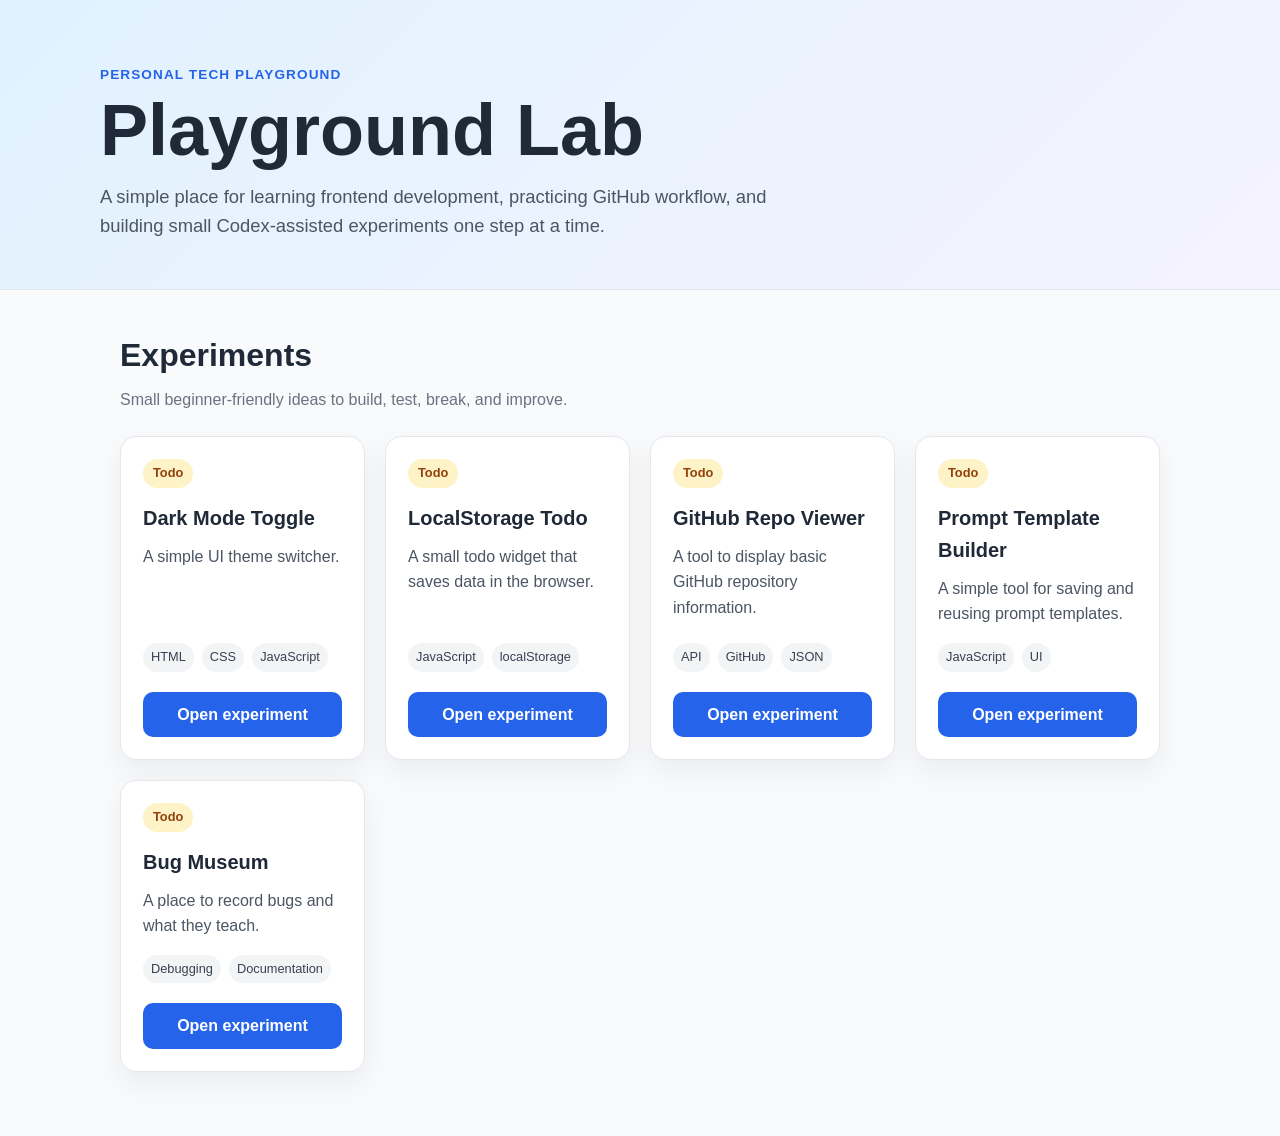
==== index.html @ ffd84165 "Create initial Playground Lab structure" ====
<!DOCTYPE html>
<html lang="en">
<head>
  <meta charset="UTF-8">
  <meta name="viewport" content="width=device-width, initial-scale=1.0">
  <title>Playground Lab</title>
  <link rel="stylesheet" href="styles.css">
</head>
<body>
  <header class="site-header">
    <div class="header-content">
      <p class="eyebrow">Personal tech playground</p>
      <h1>Playground Lab</h1>
      <p class="intro">
        A simple place for learning frontend development, practicing GitHub workflow,
        and building small Codex-assisted experiments one step at a time.
      </p>
    </div>
  </header>

  <main class="page-content">
    <section class="experiments-section" aria-labelledby="experiments-heading">
      <div class="section-heading">
        <h2 id="experiments-heading">Experiments</h2>
        <p>Small beginner-friendly ideas to build, test, break, and improve.</p>
      </div>

      <div id="experiment-grid" class="experiment-grid" aria-live="polite"></div>
    </section>
  </main>

  <script src="script.js"></script>
</body>
</html>
---- styles.css ----
* {
  box-sizing: border-box;
}

body {
  margin: 0;
  font-family: Arial, Helvetica, sans-serif;
  color: #1f2937;
  background: #f8fafc;
  line-height: 1.6;
}

.site-header {
  padding: 64px 20px 48px;
  background: linear-gradient(135deg, #e0f2fe, #f5f3ff);
  border-bottom: 1px solid #e5e7eb;
}

.header-content,
.page-content {
  width: min(1080px, 100%);
  margin: 0 auto;
}

.eyebrow {
  margin: 0 0 8px;
  color: #2563eb;
  font-size: 0.85rem;
  font-weight: 700;
  letter-spacing: 0.08em;
  text-transform: uppercase;
}

h1,
h2,
p {
  margin-top: 0;
}

h1 {
  margin-bottom: 16px;
  font-size: clamp(2.5rem, 8vw, 4.5rem);
  line-height: 1;
}

.intro {
  max-width: 680px;
  margin-bottom: 0;
  font-size: 1.15rem;
  color: #4b5563;
}

.page-content {
  padding: 40px 20px 64px;
}

.section-heading {
  margin-bottom: 24px;
}

.section-heading h2 {
  margin-bottom: 6px;
  font-size: 2rem;
}

.section-heading p {
  margin-bottom: 0;
  color: #6b7280;
}

.experiment-grid {
  display: grid;
  grid-template-columns: repeat(auto-fit, minmax(240px, 1fr));
  gap: 20px;
}

.experiment-card {
  display: flex;
  flex-direction: column;
  min-height: 280px;
  padding: 22px;
  background: #ffffff;
  border: 1px solid #e5e7eb;
  border-radius: 16px;
  box-shadow: 0 12px 30px rgba(15, 23, 42, 0.06);
}

.experiment-card h3 {
  margin: 0 0 10px;
  font-size: 1.25rem;
}

.experiment-card p {
  color: #4b5563;
}

.status {
  align-self: flex-start;
  margin-bottom: 14px;
  padding: 4px 10px;
  color: #92400e;
  background: #fef3c7;
  border-radius: 999px;
  font-size: 0.8rem;
  font-weight: 700;
}

.tag-list {
  display: flex;
  flex-wrap: wrap;
  gap: 8px;
  padding: 0;
  margin: auto 0 20px;
  list-style: none;
}

.tag {
  padding: 4px 8px;
  color: #374151;
  background: #f3f4f6;
  border-radius: 999px;
  font-size: 0.8rem;
}

.card-button {
  width: 100%;
  padding: 10px 14px;
  color: #ffffff;
  background: #2563eb;
  border: 0;
  border-radius: 10px;
  font: inherit;
  font-weight: 700;
  cursor: pointer;
}

.card-button:hover,
.card-button:focus {
  background: #1d4ed8;
}

@media (max-width: 520px) {
  .site-header {
    padding-top: 48px;
  }

  .page-content {
    padding-top: 32px;
  }

  .experiment-card {
    min-height: auto;
  }
}
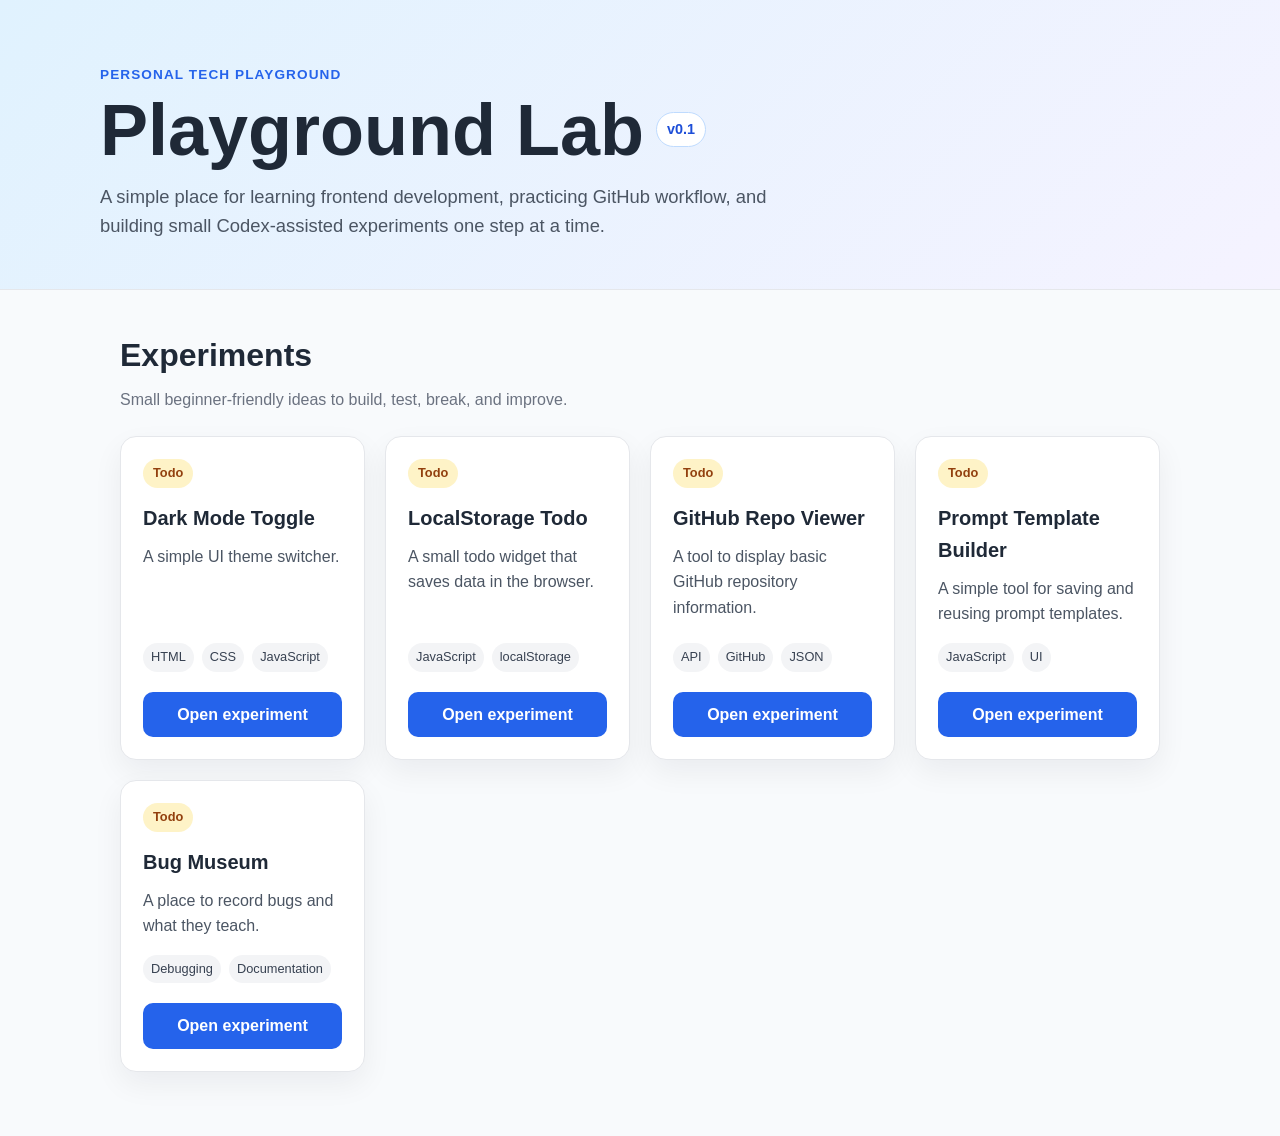
==== commit c62b0289: "Add homepage version badge" ====
--- a/index.html
+++ b/index.html
@@ -10,7 +10,10 @@
   <header class="site-header">
     <div class="header-content">
       <p class="eyebrow">Personal tech playground</p>
-      <h1>Playground Lab</h1>
+      <div class="title-row">
+        <h1>Playground Lab</h1>
+        <span class="version-badge" aria-label="Current version">v0.1</span>
+      </div>
       <p class="intro">
         A simple place for learning frontend development, practicing GitHub workflow,
         and building small Codex-assisted experiments one step at a time.
--- a/styles.css
+++ b/styles.css
@@ -37,10 +37,30 @@
   margin-top: 0;
 }
 
+.title-row {
+  display: flex;
+  flex-wrap: wrap;
+  align-items: center;
+  gap: 12px;
+  margin-bottom: 16px;
+}
+
 h1 {
-  margin-bottom: 16px;
+  margin-bottom: 0;
   font-size: clamp(2.5rem, 8vw, 4.5rem);
   line-height: 1;
+}
+
+.version-badge {
+  display: inline-flex;
+  align-items: center;
+  padding: 5px 10px;
+  color: #1d4ed8;
+  background: #ffffff;
+  border: 1px solid #bfdbfe;
+  border-radius: 999px;
+  font-size: 0.9rem;
+  font-weight: 700;
 }
 
 .intro {
@@ -148,6 +168,10 @@
     padding-top: 32px;
   }
 
+  .title-row {
+    gap: 10px;
+  }
+
   .experiment-card {
     min-height: auto;
   }
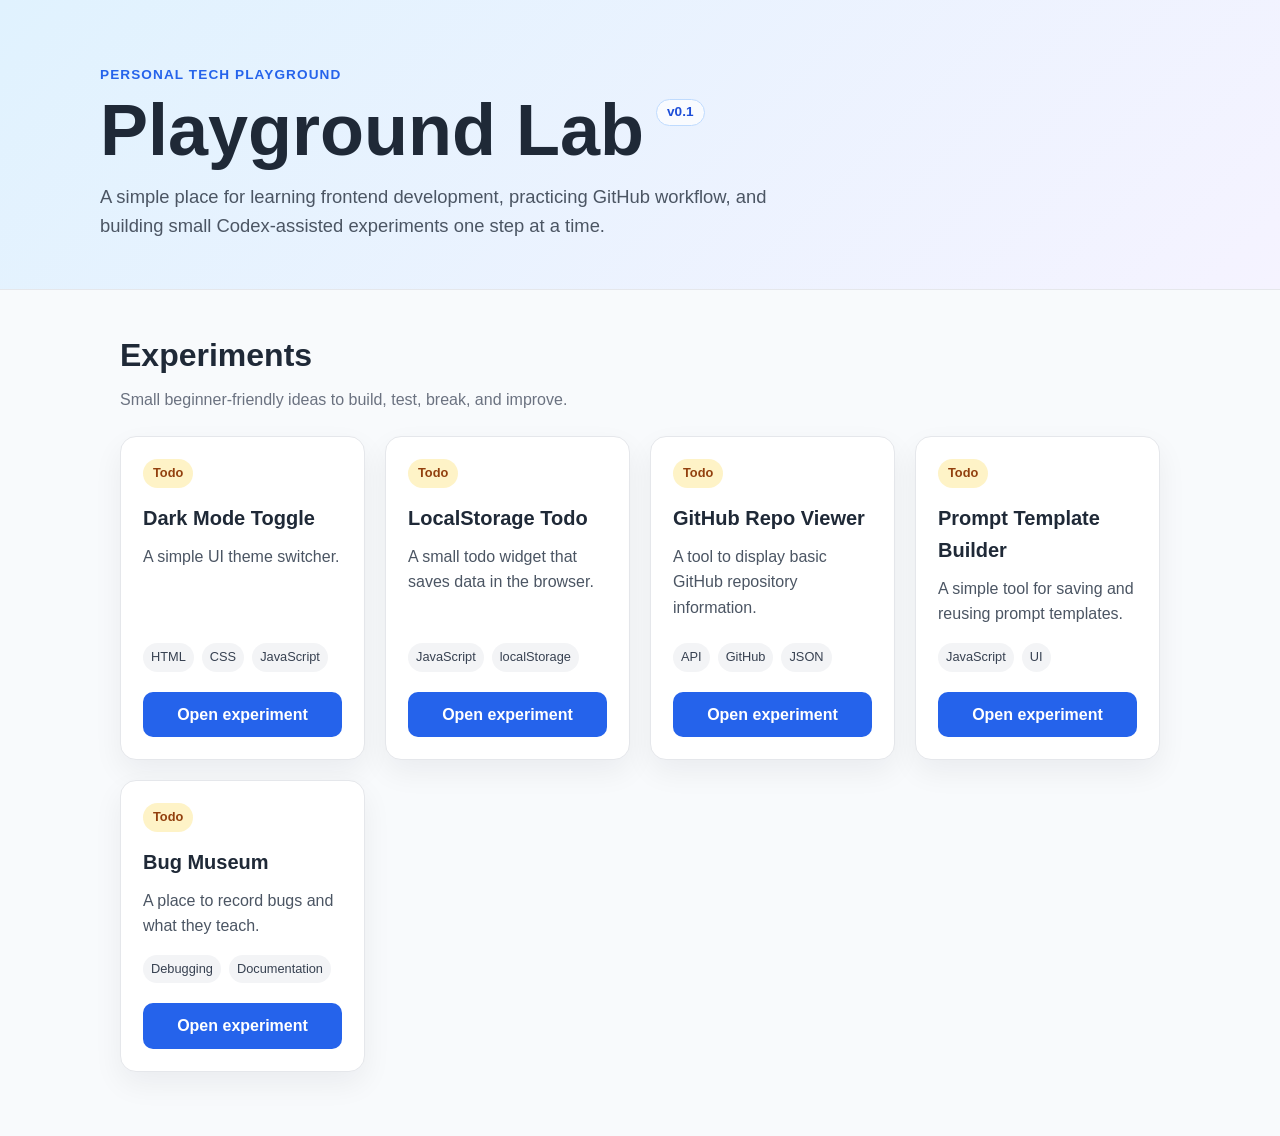
==== commit 0bbbc65c: "Add homepage version badge" ====
--- a/index.html
+++ b/index.html
@@ -12,7 +12,7 @@
       <p class="eyebrow">Personal tech playground</p>
       <div class="title-row">
         <h1>Playground Lab</h1>
-        <span class="version-badge" aria-label="Current version">v0.1</span>
+        <span class="version-badge" aria-label="Version 0.1">v0.1</span>
       </div>
       <p class="intro">
         A simple place for learning frontend development, practicing GitHub workflow,
--- a/styles.css
+++ b/styles.css
@@ -37,30 +37,36 @@
   margin-top: 0;
 }
 
+h1 {
+  margin-bottom: 16px;
+  font-size: clamp(2.5rem, 8vw, 4.5rem);
+  line-height: 1;
+}
+
 .title-row {
   display: flex;
   flex-wrap: wrap;
-  align-items: center;
+  align-items: flex-start;
   gap: 12px;
   margin-bottom: 16px;
 }
 
-h1 {
+.title-row h1 {
   margin-bottom: 0;
-  font-size: clamp(2.5rem, 8vw, 4.5rem);
-  line-height: 1;
 }
 
 .version-badge {
   display: inline-flex;
   align-items: center;
-  padding: 5px 10px;
+  margin-top: 0.35rem;
+  padding: 4px 10px;
   color: #1d4ed8;
-  background: #ffffff;
+  background: rgba(255, 255, 255, 0.72);
   border: 1px solid #bfdbfe;
   border-radius: 999px;
-  font-size: 0.9rem;
+  font-size: 0.85rem;
   font-weight: 700;
+  line-height: 1.2;
 }
 
 .intro {
@@ -168,10 +174,6 @@
     padding-top: 32px;
   }
 
-  .title-row {
-    gap: 10px;
-  }
-
   .experiment-card {
     min-height: auto;
   }
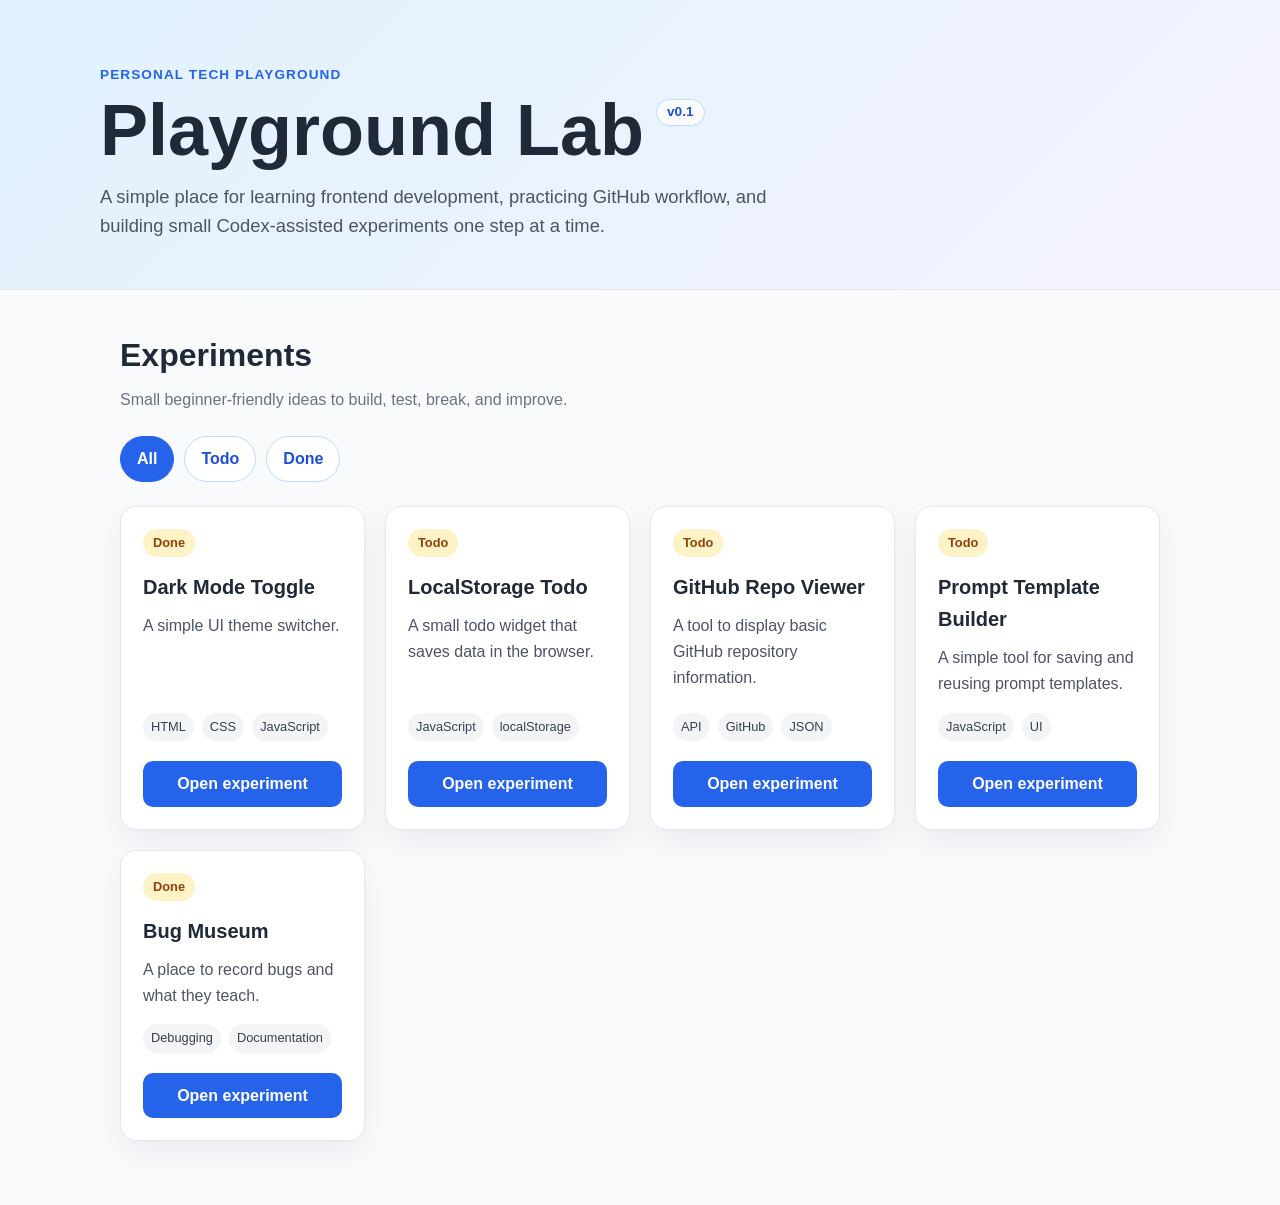
==== commit da4feb34: "Add experiment status filters" ====
--- a/index.html
+++ b/index.html
@@ -28,6 +28,12 @@
         <p>Small beginner-friendly ideas to build, test, break, and improve.</p>
       </div>
 
+      <div class="filter-controls" aria-label="Filter experiments by status">
+        <button class="filter-button active" type="button" data-filter="All" aria-pressed="true">All</button>
+        <button class="filter-button" type="button" data-filter="Todo" aria-pressed="false">Todo</button>
+        <button class="filter-button" type="button" data-filter="Done" aria-pressed="false">Done</button>
+      </div>
+
       <div id="experiment-grid" class="experiment-grid" aria-live="polite"></div>
     </section>
   </main>
--- a/styles.css
+++ b/styles.css
@@ -94,6 +94,35 @@
   color: #6b7280;
 }
 
+.filter-controls {
+  display: flex;
+  flex-wrap: wrap;
+  gap: 10px;
+  margin-bottom: 24px;
+}
+
+.filter-button {
+  padding: 9px 16px;
+  color: #1d4ed8;
+  background: #ffffff;
+  border: 1px solid #bfdbfe;
+  border-radius: 999px;
+  font: inherit;
+  font-weight: 700;
+  cursor: pointer;
+}
+
+.filter-button:hover,
+.filter-button:focus {
+  background: #eff6ff;
+}
+
+.filter-button.active {
+  color: #ffffff;
+  background: #2563eb;
+  border-color: #2563eb;
+}
+
 .experiment-grid {
   display: grid;
   grid-template-columns: repeat(auto-fit, minmax(240px, 1fr));
@@ -174,6 +203,10 @@
     padding-top: 32px;
   }
 
+  .filter-button {
+    flex: 1 1 90px;
+  }
+
   .experiment-card {
     min-height: auto;
   }
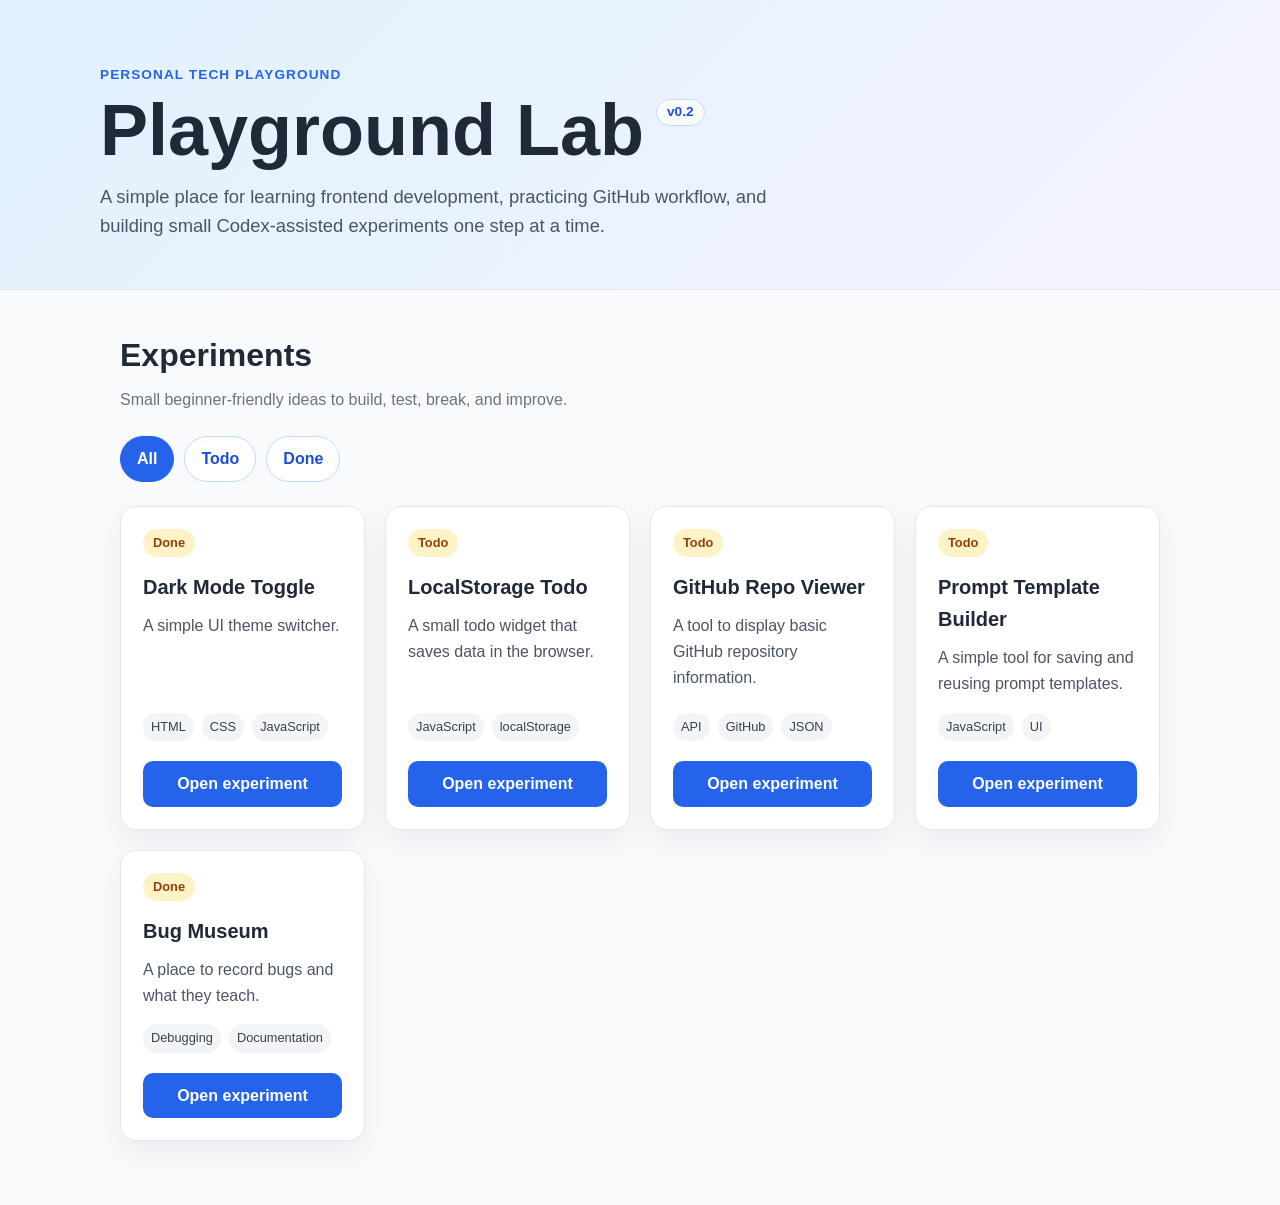
==== commit 558dc0fc: "Name status filter release v0.2" ====
--- a/index.html
+++ b/index.html
@@ -12,7 +12,7 @@
       <p class="eyebrow">Personal tech playground</p>
       <div class="title-row">
         <h1>Playground Lab</h1>
-        <span class="version-badge" aria-label="Version 0.1">v0.1</span>
+        <span class="version-badge" aria-label="Version 0.2">v0.2</span>
       </div>
       <p class="intro">
         A simple place for learning frontend development, practicing GitHub workflow,
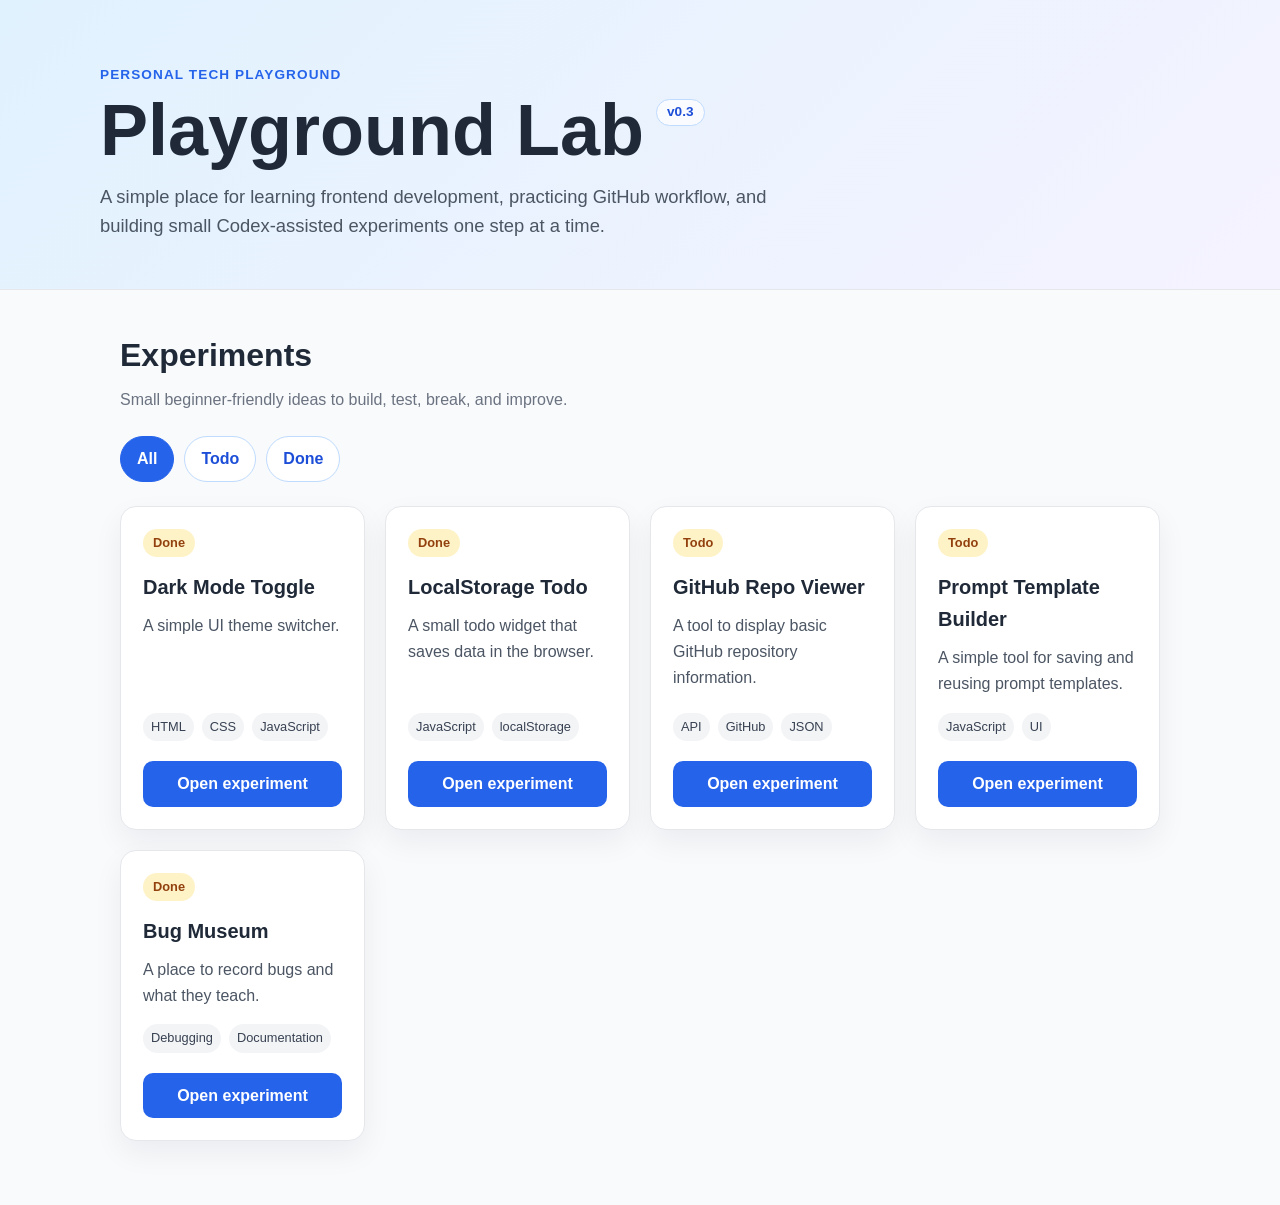
==== commit f30182a8: "Add LocalStorage Todo experiment" ====
--- a/index.html
+++ b/index.html
@@ -12,7 +12,7 @@
       <p class="eyebrow">Personal tech playground</p>
       <div class="title-row">
         <h1>Playground Lab</h1>
-        <span class="version-badge" aria-label="Version 0.2">v0.2</span>
+        <span class="version-badge" aria-label="Version 0.3">v0.3</span>
       </div>
       <p class="intro">
         A simple place for learning frontend development, practicing GitHub workflow,
--- a/styles.css
+++ b/styles.css
@@ -211,3 +211,150 @@
     min-height: auto;
   }
 }
+
+.card-button {
+  display: inline-block;
+  text-align: center;
+  text-decoration: none;
+}
+
+.compact-header {
+  padding-bottom: 40px;
+}
+
+.experiment-page {
+  max-width: 760px;
+}
+
+.back-link {
+  display: inline-block;
+  margin-bottom: 24px;
+  color: #1d4ed8;
+  font-weight: 700;
+  text-decoration: none;
+}
+
+.back-link:hover,
+.back-link:focus {
+  text-decoration: underline;
+}
+
+.todo-panel {
+  padding: 24px;
+  background: #ffffff;
+  border: 1px solid #e5e7eb;
+  border-radius: 16px;
+  box-shadow: 0 12px 30px rgba(15, 23, 42, 0.06);
+}
+
+.todo-form {
+  display: flex;
+  gap: 12px;
+  margin-bottom: 20px;
+}
+
+.todo-input {
+  flex: 1;
+  min-width: 0;
+  padding: 11px 12px;
+  color: #1f2937;
+  background: #ffffff;
+  border: 1px solid #cbd5e1;
+  border-radius: 10px;
+  font: inherit;
+}
+
+.todo-input:focus {
+  border-color: #2563eb;
+  outline: 3px solid #bfdbfe;
+}
+
+.todo-add-button {
+  width: auto;
+  min-width: 88px;
+}
+
+.todo-list {
+  display: grid;
+  gap: 10px;
+  padding: 0;
+  margin: 0;
+  list-style: none;
+}
+
+.todo-item {
+  display: flex;
+  align-items: center;
+  justify-content: space-between;
+  gap: 12px;
+  padding: 12px;
+  background: #f8fafc;
+  border: 1px solid #e5e7eb;
+  border-radius: 12px;
+}
+
+.todo-label {
+  display: flex;
+  align-items: center;
+  gap: 10px;
+  min-width: 0;
+}
+
+.todo-text {
+  overflow-wrap: anywhere;
+}
+
+.todo-text-done {
+  color: #6b7280;
+  text-decoration: line-through;
+}
+
+.delete-button {
+  flex: 0 0 auto;
+  padding: 8px 10px;
+  color: #991b1b;
+  background: #fee2e2;
+  border: 1px solid #fecaca;
+  border-radius: 8px;
+  font: inherit;
+  font-weight: 700;
+  cursor: pointer;
+}
+
+.delete-button:hover,
+.delete-button:focus {
+  background: #fecaca;
+}
+
+.empty-message {
+  margin: 0;
+  color: #6b7280;
+}
+
+.visually-hidden {
+  position: absolute;
+  width: 1px;
+  height: 1px;
+  padding: 0;
+  margin: -1px;
+  overflow: hidden;
+  clip: rect(0, 0, 0, 0);
+  white-space: nowrap;
+  border: 0;
+}
+
+@media (max-width: 520px) {
+  .todo-panel {
+    padding: 18px;
+  }
+
+  .todo-form,
+  .todo-item {
+    flex-direction: column;
+    align-items: stretch;
+  }
+
+  .todo-add-button {
+    width: 100%;
+  }
+}
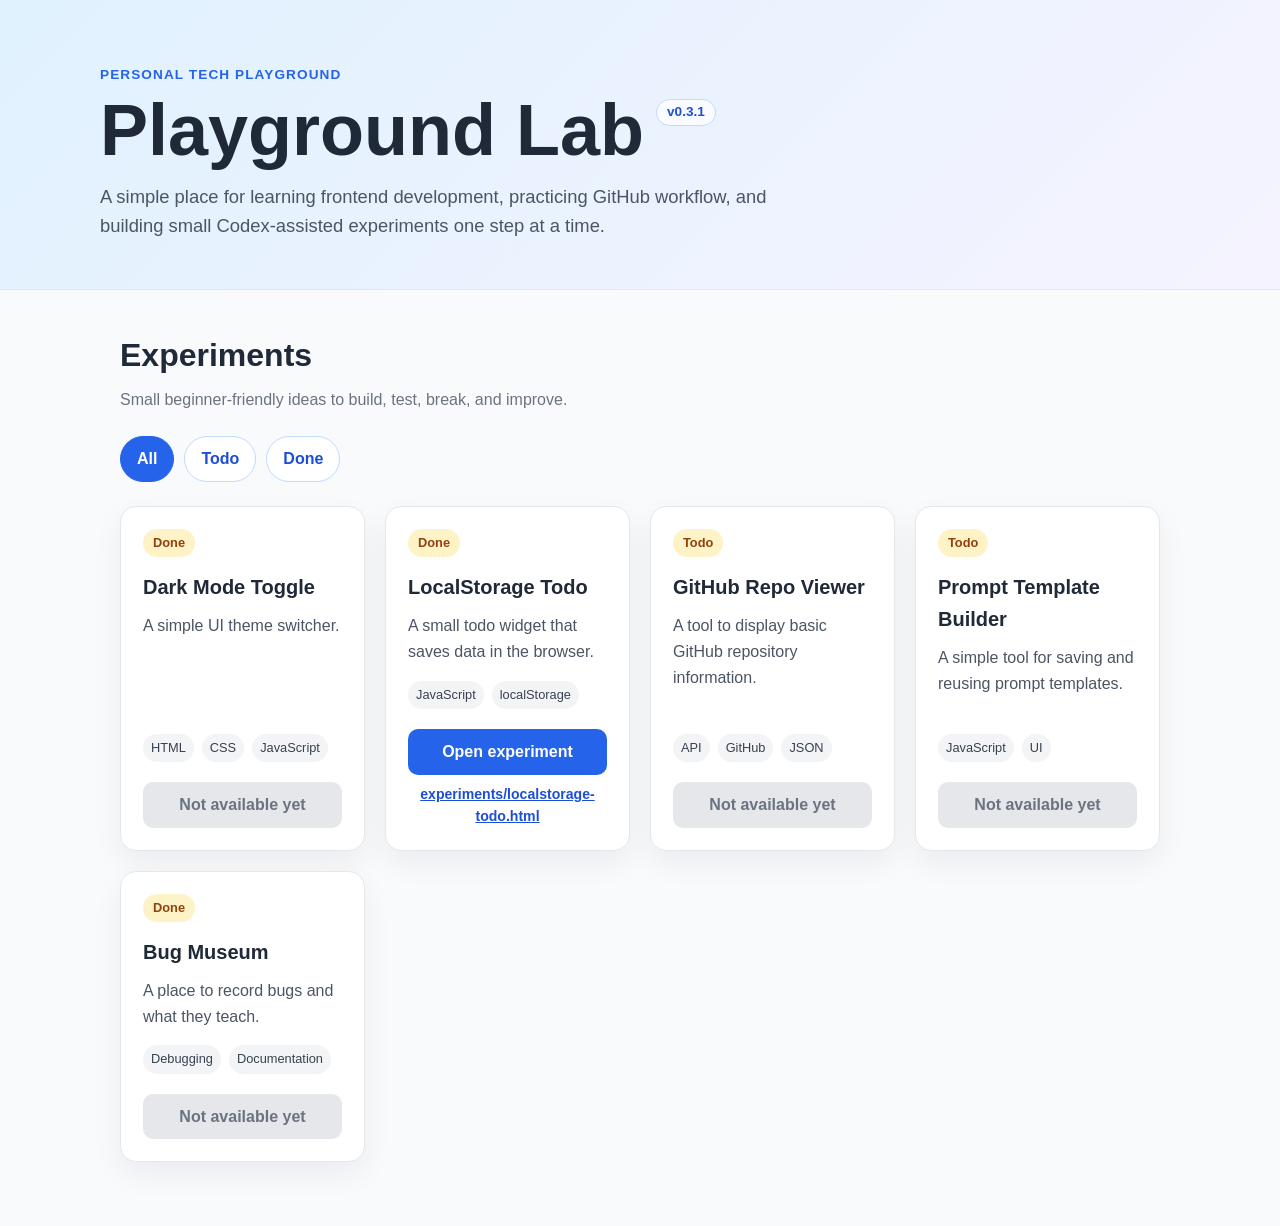
==== commit 2d25e640: "Fix LocalStorage Todo homepage access" ====
--- a/index.html
+++ b/index.html
@@ -12,7 +12,7 @@
       <p class="eyebrow">Personal tech playground</p>
       <div class="title-row">
         <h1>Playground Lab</h1>
-        <span class="version-badge" aria-label="Version 0.3">v0.3</span>
+        <span class="version-badge" aria-label="Version 0.3.1">v0.3.1</span>
       </div>
       <p class="intro">
         A simple place for learning frontend development, practicing GitHub workflow,
--- a/styles.css
+++ b/styles.css
@@ -177,6 +177,11 @@
   font-size: 0.8rem;
 }
 
+.card-actions {
+  display: grid;
+  gap: 8px;
+}
+
 .card-button {
   width: 100%;
   padding: 10px 14px;
@@ -192,6 +197,27 @@
 .card-button:hover,
 .card-button:focus {
   background: #1d4ed8;
+}
+
+.card-button-disabled,
+.card-button-disabled:hover,
+.card-button-disabled:focus {
+  color: #6b7280;
+  background: #e5e7eb;
+  cursor: not-allowed;
+}
+
+.direct-experiment-link {
+  color: #1d4ed8;
+  font-size: 0.88rem;
+  font-weight: 700;
+  overflow-wrap: anywhere;
+  text-align: center;
+}
+
+.direct-experiment-link:hover,
+.direct-experiment-link:focus {
+  color: #1e40af;
 }
 
 @media (max-width: 520px) {
